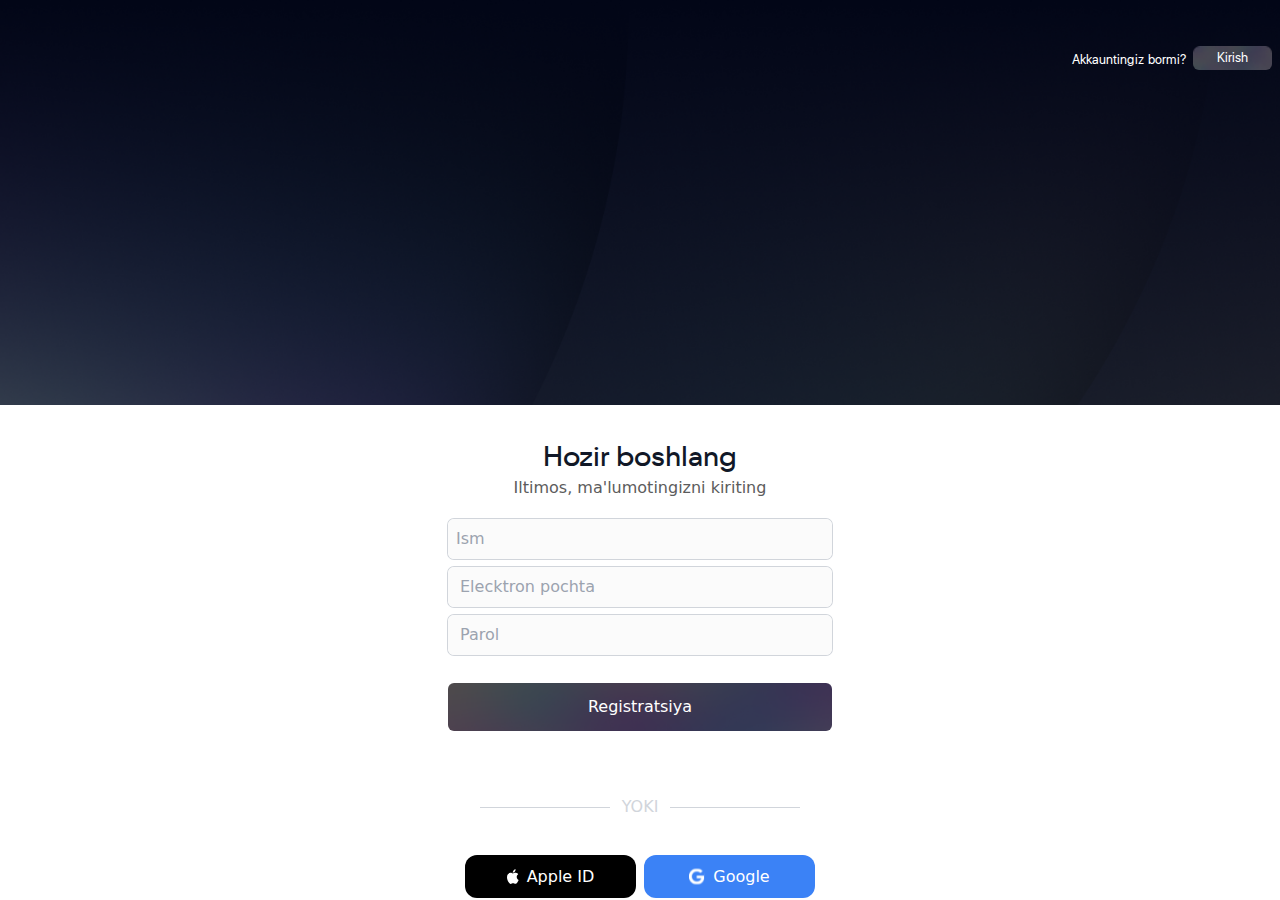
==== src/pages/auth.html @ 15097dc6 "First" ====
<!DOCTYPE html>
<html lang="en">
<head>
    <meta charset="UTF-8">
    <meta name="viewport" content="width=device-width, initial-scale=1.0">
    <link href="../output.css" rel="stylesheet">
    <link href="../index.css" rel="stylesheet">

    <title>regester</title>
</head>
<body class="bg-cover  bg-top   h-full scroll-none bg-no-repeat">
  <div class="items-center justify-center h-full"  style="background-image: url('../../assets/login-bg 2.png'); background-repeat: no-repeat; width: 100%; height: 45vh; background-size:cover;  ">
      <div class="flex justify-end items-end  " style="padding-top: 30px; font-family: login; font-size:13px;">
          <span class="text-white " >Akkauntingiz bormi?</span>
          <button class="block rounded-md border-0 py-0.5 px-6  shadow-sm ring-inset ring-gray-300 focus:ring-2 focus:ring-inset focus:ring-indigo-600 sm:text-sm sm:leading-6 no-repeat text-white ml-1.5 mt-4 mr-2" style="background-image: url(../../assets/login.png);
          background-size: cover;"><a>Kirish</a></button>
      </div>
    </div>

  <div class="flex min-h-full flex-col justify-center" >
    <h2 class="text-center font-medium leading-9 tracking-tight text-gray-900" style=" font-family: vkreg; font-weight: 700; font-size: 28px;   line-height:34px; margin-top:34px;">Hozir boshlang</h2>
    <span class="mt-1 text-center text-2xl font-light leading-9 tracking-tight mb-5" style="font-size: 16px; line-height:22px; color:
    #5C5C5C; ">Iltimos, ma'lumotingizni kiriting</span>
    <form 
    class=" container space-y-2 mx-auto w-full max-w-sm "
    action="submit">
        <input type="text"
        class="block w-full px-2 rounded-md border-0 py-2 text-gray-900 shadow-sm ring-1  ring-gray-300 placeholder:text-gray-400 focus:ring-2 focus:ring-inset focus:ring-red-950 sm:text-sm sm:leading-6" style="background: #fafafae1;"
        placeholder="Ism"

        />
        <input
            placeholder="Elecktron pochta"
            type="email"
            class="block w-full px-3 rounded-md border-0 py-2 shadow-sm ring-1 ring-inset ring-gray-300 placeholder:text-gray-400 focus:ring-2 focus:ring-inset focus:ring-red-950 sm:text-sm sm:leading-6" style="background: #fafafae1;"
          />
          <input
            placeholder="Parol"
            type="password"
            class="block w-full px-3 rounded-md border-0 py-2 shadow-sm ring-1 ring-inset ring-gray-300 placeholder:text-gray-400 focus:ring-2 focus:ring-inset focus:ring-red-950 sm:text-sm sm:leading-6  " style="background: #fafafae1;"
          />
          <div class="mt-4">
            <button class=" w-full mt-5 rounded-md border-0 py-3   sm:text-sm   text-white " style="background: url(../../assets/bg-price.png); background-size: cover; background-position: 120%"><a href="../index.html">Registratsiya</a></button>
          </div>
         
    </form>
   
    <div class="flex container items-center justify-center  space-x-1  mt-16 my-5  max-w-xs mx-auto">
      <div class="flex-1 border-t border-gray-300 "></div>
      <span class="px-2 text-gray-300 font-medium">YOKI</span>
      <div class="flex-1 border-t border-gray-300"></div>
  </div>
    <div class="flex justify-center space-x-2 mt-4">
        <button class="flex items-center py-2 px- bg-black text-white rounded-xl gap-2" style="width: 171px; height: 43px; left: 21px; display: flex; align-items: center; justify-content: center;" ><img src="../../assets/appleic.svg" alt="" class="w-2" >Apple ID</button>
        <button class="flex items-center py-3 px-12 bg-blue-500 text-white rounded-xl gap-2" style="width: 171px; height: 43px; left: 21px; display: flex; align-items: center; justify-content: center;" ><img src="../../assets/googleic.svg" alt="" class="w-4">Google</button>
    </div>
    </div>

    


 
</body>
</html>
---- src/output.css ----
/*
! tailwindcss v3.4.1 | MIT License | https://tailwindcss.com
*/

/*
1. Prevent padding and border from affecting element width. (https://github.com/mozdevs/cssremedy/issues/4)
2. Allow adding a border to an element by just adding a border-width. (https://github.com/tailwindcss/tailwindcss/pull/116)
*/

*,
::before,
::after {
  box-sizing: border-box;
  /* 1 */
  border-width: 0;
  /* 2 */
  border-style: solid;
  /* 2 */
  border-color: #e5e7eb;
  /* 2 */
}

::before,
::after {
  --tw-content: '';
}

/*
1. Use a consistent sensible line-height in all browsers.
2. Prevent adjustments of font size after orientation changes in iOS.
3. Use a more readable tab size.
4. Use the user's configured `sans` font-family by default.
5. Use the user's configured `sans` font-feature-settings by default.
6. Use the user's configured `sans` font-variation-settings by default.
7. Disable tap highlights on iOS
*/

html,
:host {
  line-height: 1.5;
  /* 1 */
  -webkit-text-size-adjust: 100%;
  /* 2 */
  -moz-tab-size: 4;
  /* 3 */
  -o-tab-size: 4;
     tab-size: 4;
  /* 3 */
  font-family: ui-sans-serif, system-ui, sans-serif, "Apple Color Emoji", "Segoe UI Emoji", "Segoe UI Symbol", "Noto Color Emoji";
  /* 4 */
  font-feature-settings: normal;
  /* 5 */
  font-variation-settings: normal;
  /* 6 */
  -webkit-tap-highlight-color: transparent;
  /* 7 */
}

/*
1. Remove the margin in all browsers.
2. Inherit line-height from `html` so users can set them as a class directly on the `html` element.
*/

body {
  margin: 0;
  /* 1 */
  line-height: inherit;
  /* 2 */
}

/*
1. Add the correct height in Firefox.
2. Correct the inheritance of border color in Firefox. (https://bugzilla.mozilla.org/show_bug.cgi?id=190655)
3. Ensure horizontal rules are visible by default.
*/

hr {
  height: 0;
  /* 1 */
  color: inherit;
  /* 2 */
  border-top-width: 1px;
  /* 3 */
}

/*
Add the correct text decoration in Chrome, Edge, and Safari.
*/

abbr:where([title]) {
  -webkit-text-decoration: underline dotted;
          text-decoration: underline dotted;
}

/*
Remove the default font size and weight for headings.
*/

h1,
h2,
h3,
h4,
h5,
h6 {
  font-size: inherit;
  font-weight: inherit;
}

/*
Reset links to optimize for opt-in styling instead of opt-out.
*/

a {
  color: inherit;
  text-decoration: inherit;
}

/*
Add the correct font weight in Edge and Safari.
*/

b,
strong {
  font-weight: bolder;
}

/*
1. Use the user's configured `mono` font-family by default.
2. Use the user's configured `mono` font-feature-settings by default.
3. Use the user's configured `mono` font-variation-settings by default.
4. Correct the odd `em` font sizing in all browsers.
*/

code,
kbd,
samp,
pre {
  font-family: ui-monospace, SFMono-Regular, Menlo, Monaco, Consolas, "Liberation Mono", "Courier New", monospace;
  /* 1 */
  font-feature-settings: normal;
  /* 2 */
  font-variation-settings: normal;
  /* 3 */
  font-size: 1em;
  /* 4 */
}

/*
Add the correct font size in all browsers.
*/

small {
  font-size: 80%;
}

/*
Prevent `sub` and `sup` elements from affecting the line height in all browsers.
*/

sub,
sup {
  font-size: 75%;
  line-height: 0;
  position: relative;
  vertical-align: baseline;
}

sub {
  bottom: -0.25em;
}

sup {
  top: -0.5em;
}

/*
1. Remove text indentation from table contents in Chrome and Safari. (https://bugs.chromium.org/p/chromium/issues/detail?id=999088, https://bugs.webkit.org/show_bug.cgi?id=201297)
2. Correct table border color inheritance in all Chrome and Safari. (https://bugs.chromium.org/p/chromium/issues/detail?id=935729, https://bugs.webkit.org/show_bug.cgi?id=195016)
3. Remove gaps between table borders by default.
*/

table {
  text-indent: 0;
  /* 1 */
  border-color: inherit;
  /* 2 */
  border-collapse: collapse;
  /* 3 */
}

/*
1. Change the font styles in all browsers.
2. Remove the margin in Firefox and Safari.
3. Remove default padding in all browsers.
*/

button,
input,
optgroup,
select,
textarea {
  font-family: inherit;
  /* 1 */
  font-feature-settings: inherit;
  /* 1 */
  font-variation-settings: inherit;
  /* 1 */
  font-size: 100%;
  /* 1 */
  font-weight: inherit;
  /* 1 */
  line-height: inherit;
  /* 1 */
  color: inherit;
  /* 1 */
  margin: 0;
  /* 2 */
  padding: 0;
  /* 3 */
}

/*
Remove the inheritance of text transform in Edge and Firefox.
*/

button,
select {
  text-transform: none;
}

/*
1. Correct the inability to style clickable types in iOS and Safari.
2. Remove default button styles.
*/

button,
[type='button'],
[type='reset'],
[type='submit'] {
  -webkit-appearance: button;
  /* 1 */
  background-color: transparent;
  /* 2 */
  background-image: none;
  /* 2 */
}

/*
Use the modern Firefox focus style for all focusable elements.
*/

:-moz-focusring {
  outline: auto;
}

/*
Remove the additional `:invalid` styles in Firefox. (https://github.com/mozilla/gecko-dev/blob/2f9eacd9d3d995c937b4251a5557d95d494c9be1/layout/style/res/forms.css#L728-L737)
*/

:-moz-ui-invalid {
  box-shadow: none;
}

/*
Add the correct vertical alignment in Chrome and Firefox.
*/

progress {
  vertical-align: baseline;
}

/*
Correct the cursor style of increment and decrement buttons in Safari.
*/

::-webkit-inner-spin-button,
::-webkit-outer-spin-button {
  height: auto;
}

/*
1. Correct the odd appearance in Chrome and Safari.
2. Correct the outline style in Safari.
*/

[type='search'] {
  -webkit-appearance: textfield;
  /* 1 */
  outline-offset: -2px;
  /* 2 */
}

/*
Remove the inner padding in Chrome and Safari on macOS.
*/

::-webkit-search-decoration {
  -webkit-appearance: none;
}

/*
1. Correct the inability to style clickable types in iOS and Safari.
2. Change font properties to `inherit` in Safari.
*/

::-webkit-file-upload-button {
  -webkit-appearance: button;
  /* 1 */
  font: inherit;
  /* 2 */
}

/*
Add the correct display in Chrome and Safari.
*/

summary {
  display: list-item;
}

/*
Removes the default spacing and border for appropriate elements.
*/

blockquote,
dl,
dd,
h1,
h2,
h3,
h4,
h5,
h6,
hr,
figure,
p,
pre {
  margin: 0;
}

fieldset {
  margin: 0;
  padding: 0;
}

legend {
  padding: 0;
}

ol,
ul,
menu {
  list-style: none;
  margin: 0;
  padding: 0;
}

/*
Reset default styling for dialogs.
*/

dialog {
  padding: 0;
}

/*
Prevent resizing textareas horizontally by default.
*/

textarea {
  resize: vertical;
}

/*
1. Reset the default placeholder opacity in Firefox. (https://github.com/tailwindlabs/tailwindcss/issues/3300)
2. Set the default placeholder color to the user's configured gray 400 color.
*/

input::-moz-placeholder, textarea::-moz-placeholder {
  opacity: 1;
  /* 1 */
  color: #9ca3af;
  /* 2 */
}

input::placeholder,
textarea::placeholder {
  opacity: 1;
  /* 1 */
  color: #9ca3af;
  /* 2 */
}

/*
Set the default cursor for buttons.
*/

button,
[role="button"] {
  cursor: pointer;
}

/*
Make sure disabled buttons don't get the pointer cursor.
*/

:disabled {
  cursor: default;
}

/*
1. Make replaced elements `display: block` by default. (https://github.com/mozdevs/cssremedy/issues/14)
2. Add `vertical-align: middle` to align replaced elements more sensibly by default. (https://github.com/jensimmons/cssremedy/issues/14#issuecomment-634934210)
   This can trigger a poorly considered lint error in some tools but is included by design.
*/

img,
svg,
video,
canvas,
audio,
iframe,
embed,
object {
  display: block;
  /* 1 */
  vertical-align: middle;
  /* 2 */
}

/*
Constrain images and videos to the parent width and preserve their intrinsic aspect ratio. (https://github.com/mozdevs/cssremedy/issues/14)
*/

img,
video {
  max-width: 100%;
  height: auto;
}

/* Make elements with the HTML hidden attribute stay hidden by default */

[hidden] {
  display: none;
}

*, ::before, ::after {
  --tw-border-spacing-x: 0;
  --tw-border-spacing-y: 0;
  --tw-translate-x: 0;
  --tw-translate-y: 0;
  --tw-rotate: 0;
  --tw-skew-x: 0;
  --tw-skew-y: 0;
  --tw-scale-x: 1;
  --tw-scale-y: 1;
  --tw-pan-x:  ;
  --tw-pan-y:  ;
  --tw-pinch-zoom:  ;
  --tw-scroll-snap-strictness: proximity;
  --tw-gradient-from-position:  ;
  --tw-gradient-via-position:  ;
  --tw-gradient-to-position:  ;
  --tw-ordinal:  ;
  --tw-slashed-zero:  ;
  --tw-numeric-figure:  ;
  --tw-numeric-spacing:  ;
  --tw-numeric-fraction:  ;
  --tw-ring-inset:  ;
  --tw-ring-offset-width: 0px;
  --tw-ring-offset-color: #fff;
  --tw-ring-color: rgb(59 130 246 / 0.5);
  --tw-ring-offset-shadow: 0 0 #0000;
  --tw-ring-shadow: 0 0 #0000;
  --tw-shadow: 0 0 #0000;
  --tw-shadow-colored: 0 0 #0000;
  --tw-blur:  ;
  --tw-brightness:  ;
  --tw-contrast:  ;
  --tw-grayscale:  ;
  --tw-hue-rotate:  ;
  --tw-invert:  ;
  --tw-saturate:  ;
  --tw-sepia:  ;
  --tw-drop-shadow:  ;
  --tw-backdrop-blur:  ;
  --tw-backdrop-brightness:  ;
  --tw-backdrop-contrast:  ;
  --tw-backdrop-grayscale:  ;
  --tw-backdrop-hue-rotate:  ;
  --tw-backdrop-invert:  ;
  --tw-backdrop-opacity:  ;
  --tw-backdrop-saturate:  ;
  --tw-backdrop-sepia:  ;
}

::backdrop {
  --tw-border-spacing-x: 0;
  --tw-border-spacing-y: 0;
  --tw-translate-x: 0;
  --tw-translate-y: 0;
  --tw-rotate: 0;
  --tw-skew-x: 0;
  --tw-skew-y: 0;
  --tw-scale-x: 1;
  --tw-scale-y: 1;
  --tw-pan-x:  ;
  --tw-pan-y:  ;
  --tw-pinch-zoom:  ;
  --tw-scroll-snap-strictness: proximity;
  --tw-gradient-from-position:  ;
  --tw-gradient-via-position:  ;
  --tw-gradient-to-position:  ;
  --tw-ordinal:  ;
  --tw-slashed-zero:  ;
  --tw-numeric-figure:  ;
  --tw-numeric-spacing:  ;
  --tw-numeric-fraction:  ;
  --tw-ring-inset:  ;
  --tw-ring-offset-width: 0px;
  --tw-ring-offset-color: #fff;
  --tw-ring-color: rgb(59 130 246 / 0.5);
  --tw-ring-offset-shadow: 0 0 #0000;
  --tw-ring-shadow: 0 0 #0000;
  --tw-shadow: 0 0 #0000;
  --tw-shadow-colored: 0 0 #0000;
  --tw-blur:  ;
  --tw-brightness:  ;
  --tw-contrast:  ;
  --tw-grayscale:  ;
  --tw-hue-rotate:  ;
  --tw-invert:  ;
  --tw-saturate:  ;
  --tw-sepia:  ;
  --tw-drop-shadow:  ;
  --tw-backdrop-blur:  ;
  --tw-backdrop-brightness:  ;
  --tw-backdrop-contrast:  ;
  --tw-backdrop-grayscale:  ;
  --tw-backdrop-hue-rotate:  ;
  --tw-backdrop-invert:  ;
  --tw-backdrop-opacity:  ;
  --tw-backdrop-saturate:  ;
  --tw-backdrop-sepia:  ;
}

.sr-only {
  position: absolute;
  width: 1px;
  height: 1px;
  padding: 0;
  margin: -1px;
  overflow: hidden;
  clip: rect(0, 0, 0, 0);
  white-space: nowrap;
  border-width: 0;
}

.fixed {
  position: fixed;
}

.absolute {
  position: absolute;
}

.relative {
  position: relative;
}

.right-4 {
  right: 1rem;
}

.top-3 {
  top: 0.75rem;
}

.left-0 {
  left: 0px;
}

.right-0 {
  right: 0px;
}

.top-0 {
  top: 0px;
}

.z-50 {
  z-index: 50;
}

.my-4 {
  margin-top: 1rem;
  margin-bottom: 1rem;
}

.mb-1 {
  margin-bottom: 0.25rem;
}

.mt-\[60px\] {
  margin-top: 60px;
}

.mt-1 {
  margin-top: 0.25rem;
}

.mt-4 {
  margin-top: 1rem;
}


.me-2 {
  margin-inline-end: 0.5rem;
}

.ms-3 {
  margin-inline-start: 0.75rem;
}

.ms-auto {
  margin-inline-start: auto;
}

.flex {
  display: flex;
}

.inline-flex {
  display: inline-flex;
}

.hidden {
  display: none;
}

.h-screen {
  height: 100vh;
}

.h-3 {
  height: 0.75rem;
}

.h-4 {
  height: 1rem;
}

.h-5 {
  height: 1.25rem;
}

.h-8 {
  height: 2rem;
}

.h-\[calc\(100\%-1rem\)\] {
  height: calc(100% - 1rem);
}

.max-h-full {
  max-height: 100%;
}

.w-\[278px\] {
  width: 278px;
}

.w-full {
  width: 100%;
}

.w-3 {
  width: 0.75rem;
}

.w-4 {
  width: 1rem;
}

.w-8 {
  width: 2rem;
}

.min-w-0 {
  min-width: 0px;
}

.max-w-md {
  max-width: 28rem;
}

.flex-auto {
  flex: 1 1 auto;
}

.flex-1 {
  flex: 1 1 0%;
}

.transform {
  transform: translate(var(--tw-translate-x), var(--tw-translate-y)) rotate(var(--tw-rotate)) skewX(var(--tw-skew-x)) skewY(var(--tw-skew-y)) scaleX(var(--tw-scale-x)) scaleY(var(--tw-scale-y));
}

.flex-row {
  flex-direction: row;
}

.flex-col {
  flex-direction: column;
}

.items-start {
  align-items: flex-start;
}

.items-center {
  align-items: center;
}

.justify-start {
  justify-content: flex-start;
}

.justify-center {
  justify-content: center;
}

.justify-between {
  justify-content: space-between;
}

.gap-2 {
  gap: 0.5rem;
}

.gap-x-4 {
  -moz-column-gap: 1rem;
       column-gap: 1rem;
}

.space-y-3 > :not([hidden]) ~ :not([hidden]) {
  --tw-space-y-reverse: 0;
  margin-top: calc(0.75rem * calc(1 - var(--tw-space-y-reverse)));
  margin-bottom: calc(0.75rem * var(--tw-space-y-reverse));
}

.divide-y > :not([hidden]) ~ :not([hidden]) {
  --tw-divide-y-reverse: 0;
  border-top-width: calc(1px * calc(1 - var(--tw-divide-y-reverse)));
  border-bottom-width: calc(1px * var(--tw-divide-y-reverse));
}

.divide-gray-300 > :not([hidden]) ~ :not([hidden]) {
  --tw-divide-opacity: 1;
  border-color: rgb(209 213 219 / var(--tw-divide-opacity));
}

.overflow-y-auto {
  overflow-y: auto;
}

.overflow-x-hidden {
  overflow-x: hidden;
}

.truncate {
  overflow: hidden;
  text-overflow: ellipsis;
  white-space: nowrap;
}

.whitespace-nowrap {
  white-space: nowrap;
}

.rounded-md {
  border-radius: 0.375rem;
}

.rounded-sm {
  border-radius: 0.125rem;
}

.rounded-xl {
  border-radius: 0.75rem;
}

.rounded {
  border-radius: 0.25rem;
}

.rounded-lg {
  border-radius: 0.5rem;
}

.rounded-t {
  border-top-left-radius: 0.25rem;
  border-top-right-radius: 0.25rem;
}

.border-2 {
  border-width: 2px;
}

.border {
  border-width: 1px;
}

.border-b {
  border-bottom-width: 1px;
}

.border-gray-200 {
  --tw-border-opacity: 1;
  border-color: rgb(229 231 235 / var(--tw-border-opacity));
}

.bg-gray-200 {
  --tw-bg-opacity: 1;
  background-color: rgb(229 231 235 / var(--tw-bg-opacity));
}

.bg-gray-50 {
  --tw-bg-opacity: 1;
  background-color: rgb(249 250 251 / var(--tw-bg-opacity));
}

.bg-transparent {
  background-color: transparent;
}

.bg-white {
  --tw-bg-opacity: 1;
  background-color: rgb(255 255 255 / var(--tw-bg-opacity));
}

.bg-cover {
  background-size: cover;
}

.p-2 {
  padding: 0.5rem;
}

.p-3 {
  padding: 0.75rem;
}

.p-4 {
  padding: 1rem;
}

.px-1 {
  padding-left: 0.25rem;
  padding-right: 0.25rem;
}

.px-3 {
  padding-left: 0.75rem;
  padding-right: 0.75rem;
}

.px-5 {
  padding-left: 1.25rem;
  padding-right: 1.25rem;
}

.py-0 {
  padding-top: 0px;
  padding-bottom: 0px;
}

.py-0\.5 {
  padding-top: 0.125rem;
  padding-bottom: 0.125rem;
}

.py-5 {
  padding-top: 1.25rem;
  padding-bottom: 1.25rem;
}

.px-2 {
  padding-left: 0.5rem;
  padding-right: 0.5rem;
}

.py-2 {
  padding-top: 0.5rem;
  padding-bottom: 0.5rem;
}

.py-2\.5 {
  padding-top: 0.625rem;
  padding-bottom: 0.625rem;
}

.pl-3 {
  padding-left: 0.75rem;
}

.text-center {
  text-align: center;
}

.text-4xl {
  font-size: 2.25rem;
  line-height: 2.5rem;
}

.text-\[20px\] {
  font-size: 20px;
}

.text-xl {
  font-size: 1.25rem;
  line-height: 1.75rem;
}

.text-\[50px\] {
  font-size: 50px;
}

.text-xs {
  font-size: 0.75rem;
  line-height: 1rem;
}

.text-\[21px\] {
  font-size: 21px;
}

.text-\[12pc\] {
  font-size: 12pc;
}

.text-\[12px\] {
  font-size: 12px;
}

.text-\[16px\] {
  font-size: 16px;
}

.text-base {
  font-size: 1rem;
  line-height: 1.5rem;
}

.text-lg {
  font-size: 1.125rem;
  line-height: 1.75rem;
}

.text-sm {
  font-size: 0.875rem;
  line-height: 1.25rem;
}

.font-bold {
  font-weight: 700;
}

.font-semibold {
  font-weight: 600;
}

.font-thin {
  font-weight: 100;
}

.font-medium {
  font-weight: 500;
}

.font-normal {
  font-weight: 400;
}

.leading-3 {
  line-height: .75rem;
}


.leading-\[62\.5ps\] {
  line-height: 62.5ps;
}

.leading-\[62\.5px\] {
  line-height: 62.5px;
}

.leading-5 {
  line-height: 1.25rem;
}

.leading-6 {
  line-height: 1.5rem;
}

.leading-\[15px\] {
  line-height: 15px;
}

.text-gray-500 {
  --tw-text-opacity: 1;
  color: rgb(107 114 128 / var(--tw-text-opacity));
}

.text-stone-950 {
  --tw-text-opacity: 1;
  color: rgb(12 10 9 / var(--tw-text-opacity));
}


.text-gray-400 {
  --tw-text-opacity: 1;
  color: rgb(156 163 175 / var(--tw-text-opacity));
}

.text-gray-900 {
  --tw-text-opacity: 1;
  color: rgb(17 24 39 / var(--tw-text-opacity));
}

.text-white {
  --tw-text-opacity: 1;
  color: rgb(255 255 255 / var(--tw-text-opacity));
}

.text-\[21\] {
  color: 21;
}

.text-\[\#525252\] {
  --tw-text-opacity: 1;
  color: rgb(82 82 82 / var(--tw-text-opacity));
}

.underline {
  text-decoration-line: underline;
}

.shadow {
  --tw-shadow: 0 1px 3px 0 rgb(0 0 0 / 0.1), 0 1px 2px -1px rgb(0 0 0 / 0.1);
  --tw-shadow-colored: 0 1px 3px 0 var(--tw-shadow-color), 0 1px 2px -1px var(--tw-shadow-color);
  box-shadow: var(--tw-ring-offset-shadow, 0 0 #0000), var(--tw-ring-shadow, 0 0 #0000), var(--tw-shadow);
}

.placeholder\:font-light::-moz-placeholder {
  font-weight: 300;
}

.placeholder\:font-light::placeholder {
  font-weight: 300;
}

.hover\:bg-gray-100:hover {
  --tw-bg-opacity: 1;
  background-color: rgb(243 244 246 / var(--tw-bg-opacity));
}

.hover\:bg-gray-200:hover {
  --tw-bg-opacity: 1;
  background-color: rgb(229 231 235 / var(--tw-bg-opacity));
}

.hover\:text-gray-900:hover {
  --tw-text-opacity: 1;
  color: rgb(17 24 39 / var(--tw-text-opacity));
}

.hover\:underline:hover {
  text-decoration-line: underline;
}

.hover\:shadow:hover {
  --tw-shadow: 0 1px 3px 0 rgb(0 0 0 / 0.1), 0 1px 2px -1px rgb(0 0 0 / 0.1);
  --tw-shadow-colored: 0 1px 3px 0 var(--tw-shadow-color), 0 1px 2px -1px var(--tw-shadow-color);
  box-shadow: var(--tw-ring-offset-shadow, 0 0 #0000), var(--tw-ring-shadow, 0 0 #0000), var(--tw-shadow);
}

.focus\:outline-none:focus {
  outline: 2px solid transparent;
  outline-offset: 2px;
}

.focus\:outline-0:focus {
  outline-width: 0px;
}

.focus\:ring-4:focus {
  --tw-ring-offset-shadow: var(--tw-ring-inset) 0 0 0 var(--tw-ring-offset-width) var(--tw-ring-offset-color);
  --tw-ring-shadow: var(--tw-ring-inset) 0 0 0 calc(4px + var(--tw-ring-offset-width)) var(--tw-ring-color);
  box-shadow: var(--tw-ring-offset-shadow), var(--tw-ring-shadow), var(--tw-shadow, 0 0 #0000);
}

.focus\:ring-gray-100:focus {
  --tw-ring-opacity: 1;
  --tw-ring-color: rgb(243 244 246 / var(--tw-ring-opacity));
}

@media (min-width: 768px) {
  .md\:inset-0 {
    inset: 0px;
  }

  .md\:p-5 {
    padding: 1.25rem;
  }
}

@media (prefers-color-scheme: dark) {
  .dark\:border-gray-600 {
    --tw-border-opacity: 1;
    border-color: rgb(75 85 99 / var(--tw-border-opacity));
  }

  .dark\:border-gray-700 {
    --tw-border-opacity: 1;
    border-color: rgb(55 65 81 / var(--tw-border-opacity));
  }

  .dark\:bg-gray-600 {
    --tw-bg-opacity: 1;
    background-color: rgb(75 85 99 / var(--tw-bg-opacity));
  }

  .dark\:bg-gray-700 {
    --tw-bg-opacity: 1;
    background-color: rgb(55 65 81 / var(--tw-bg-opacity));
  }

  .dark\:bg-gray-800 {
    --tw-bg-opacity: 1;
    background-color: rgb(31 41 55 / var(--tw-bg-opacity));
  }

  .dark\:text-gray-400 {
    --tw-text-opacity: 1;
    color: rgb(156 163 175 / var(--tw-text-opacity));
  }

  .dark\:text-white {
    --tw-text-opacity: 1;
    color: rgb(255 255 255 / var(--tw-text-opacity));
  }

  .dark\:hover\:bg-gray-500:hover {
    --tw-bg-opacity: 1;
    background-color: rgb(107 114 128 / var(--tw-bg-opacity));
  }

  .dark\:hover\:bg-gray-600:hover {
    --tw-bg-opacity: 1;
    background-color: rgb(75 85 99 / var(--tw-bg-opacity));
  }

  .dark\:hover\:bg-gray-700:hover {
    --tw-bg-opacity: 1;
    background-color: rgb(55 65 81 / var(--tw-bg-opacity));
  }

  .dark\:hover\:text-white:hover {
    --tw-text-opacity: 1;
    color: rgb(255 255 255 / var(--tw-text-opacity));
  }

  .dark\:focus\:ring-gray-600:focus {
    --tw-ring-opacity: 1;
    --tw-ring-color: rgb(75 85 99 / var(--tw-ring-opacity));
  }
}


/*
Constrain images and videos to the parent width and preserve their intrinsic aspect ratio. (https://github.com/mozdevs/cssremedy/issues/14)
*/

img,
video {
  max-width: 100%;
  height: auto;
}

/* Make elements with the HTML hidden attribute stay hidden by default */

[hidden] {
  display: none;
}

*, ::before, ::after{
  --tw-border-spacing-x: 0;
  --tw-border-spacing-y: 0;
  --tw-translate-x: 0;
  --tw-translate-y: 0;
  --tw-rotate: 0;
  --tw-skew-x: 0;
  --tw-skew-y: 0;
  --tw-scale-x: 1;
  --tw-scale-y: 1;
  --tw-pan-x:  ;
  --tw-pan-y:  ;
  --tw-pinch-zoom:  ;
  --tw-scroll-snap-strictness: proximity;
  --tw-gradient-from-position:  ;
  --tw-gradient-via-position:  ;
  --tw-gradient-to-position:  ;
  --tw-ordinal:  ;
  --tw-slashed-zero:  ;
  --tw-numeric-figure:  ;
  --tw-numeric-spacing:  ;
  --tw-numeric-fraction:  ;
  --tw-ring-inset:  ;
  --tw-ring-offset-width: 0px;
  --tw-ring-offset-color: #fff;
  --tw-ring-color: rgb(59 130 246 / 0.5);
  --tw-ring-offset-shadow: 0 0 #0000;
  --tw-ring-shadow: 0 0 #0000;
  --tw-shadow: 0 0 #0000;
  --tw-shadow-colored: 0 0 #0000;
  --tw-blur:  ;
  --tw-brightness:  ;
  --tw-contrast:  ;
  --tw-grayscale:  ;
  --tw-hue-rotate:  ;
  --tw-invert:  ;
  --tw-saturate:  ;
  --tw-sepia:  ;
  --tw-drop-shadow:  ;
  --tw-backdrop-blur:  ;
  --tw-backdrop-brightness:  ;
  --tw-backdrop-contrast:  ;
  --tw-backdrop-grayscale:  ;
  --tw-backdrop-hue-rotate:  ;
  --tw-backdrop-invert:  ;
  --tw-backdrop-opacity:  ;
  --tw-backdrop-saturate:  ;
  --tw-backdrop-sepia:  
}

::backdrop{
  --tw-border-spacing-x: 0;
  --tw-border-spacing-y: 0;
  --tw-translate-x: 0;
  --tw-translate-y: 0;
  --tw-rotate: 0;
  --tw-skew-x: 0;
  --tw-skew-y: 0;
  --tw-scale-x: 1;
  --tw-scale-y: 1;
  --tw-pan-x:  ;
  --tw-pan-y:  ;
  --tw-pinch-zoom:  ;
  --tw-scroll-snap-strictness: proximity;
  --tw-gradient-from-position:  ;
  --tw-gradient-via-position:  ;
  --tw-gradient-to-position:  ;
  --tw-ordinal:  ;
  --tw-slashed-zero:  ;
  --tw-numeric-figure:  ;
  --tw-numeric-spacing:  ;
  --tw-numeric-fraction:  ;
  --tw-ring-inset:  ;
  --tw-ring-offset-width: 0px;
  --tw-ring-offset-color: #fff;
  --tw-ring-color: rgb(59 130 246 / 0.5);
  --tw-ring-offset-shadow: 0 0 #0000;
  --tw-ring-shadow: 0 0 #0000;
  --tw-shadow: 0 0 #0000;
  --tw-shadow-colored: 0 0 #0000;
  --tw-blur:  ;
  --tw-brightness:  ;
  --tw-contrast:  ;
  --tw-grayscale:  ;
  --tw-hue-rotate:  ;
  --tw-invert:  ;
  --tw-saturate:  ;
  --tw-sepia:  ;
  --tw-drop-shadow:  ;
  --tw-backdrop-blur:  ;
  --tw-backdrop-brightness:  ;
  --tw-backdrop-contrast:  ;
  --tw-backdrop-grayscale:  ;
  --tw-backdrop-hue-rotate:  ;
  --tw-backdrop-invert:  ;
  --tw-backdrop-opacity:  ;
  --tw-backdrop-saturate:  ;
  --tw-backdrop-sepia:  
}

.pointer-events-none{
  pointer-events: none
}

.fixed{
  position: fixed
}

.relative{
  position: relative
}

.inset-0{
  inset: 0px
}

.flex{
  display: flex
}

.hidden{
  display: none
}

.h-fit{
  height: fit-content
}

.min-h-screen{
  min-height: 100vh
}

.max-w-lg{
  max-width: 32rem
}

.scale-90{
  --tw-scale-x: .9;
  --tw-scale-y: .9;
  transform: translate(var(--tw-translate-x), var(--tw-translate-y)) rotate(var(--tw-rotate)) skewX(var(--tw-skew-x)) skewY(var(--tw-skew-y)) scaleX(var(--tw-scale-x)) scaleY(var(--tw-scale-y))
}

.cursor-pointer{
  cursor: pointer
}

.appearance-none{
  appearance: none
}

.flex-col{
  flex-direction: column
}

.items-center{
  align-items: center
}

.overflow-hidden{
  overflow: hidden
}

.overflow-y-auto{
  overflow-y: auto
}

.overscroll-contain{
  overscroll-behavior: contain
}

.rounded{
  border-radius: 0.25rem
}

.rounded-md{
  border-radius: 0.375rem
}

.bg-black{
  --tw-bg-opacity: 1;
  background-color: rgb(0 0 0 / var(--tw-bg-opacity))
}

.bg-gray-50{
  --tw-bg-opacity: 1;
  background-color: rgb(249 250 251 / var(--tw-bg-opacity))
}

.bg-slate-700\/30{
  background-color: rgb(51 65 85 / 0.3)
}

.bg-white{
  --tw-bg-opacity: 1;
  background-color: rgb(255 255 255 / var(--tw-bg-opacity))
}

.p-6{
  padding: 1.5rem
}

.px-4{
  padding-left: 1rem;
  padding-right: 1rem
}

.py-4{
  padding-top: 1rem;
  padding-bottom: 1rem
}

.py-6{
  padding-top: 1.5rem;
  padding-bottom: 1.5rem
}

.pt-\[100px\]{
  padding-top: 100px
}

.text-lg{
  font-size: 1.125rem;
  line-height: 1.75rem
}

.font-bold{
  font-weight: 700
}

.text-black{
  --tw-text-opacity: 1;
  color: rgb(0 0 0 / var(--tw-text-opacity))
}

.text-white{
  --tw-text-opacity: 1;
  color: rgb(255 255 255 / var(--tw-text-opacity))
}

.opacity-0{
  opacity: 0
}

.shadow-2xl{
  --tw-shadow: 0 25px 50px -12px rgb(0 0 0 / 0.25);
  --tw-shadow-colored: 0 25px 50px -12px var(--tw-shadow-color);
  box-shadow: var(--tw-ring-offset-shadow, 0 0 #0000), var(--tw-ring-shadow, 0 0 #0000), var(--tw-shadow)
}

.transition{
  transition-property: color, background-color, border-color, text-decoration-color, fill, stroke, opacity, box-shadow, transform, filter, backdrop-filter;
  transition-timing-function: cubic-bezier(0.4, 0, 0.2, 1);
  transition-duration: 150ms
}

.transition-all{
  transition-property: all;
  transition-timing-function: cubic-bezier(0.4, 0, 0.2, 1);
  transition-duration: 150ms
}

.duration-200{
  transition-duration: 200ms
}

.ease-in-out{
  transition-timing-function: cubic-bezier(0.4, 0, 0.2, 1)
}

.active\:bg-slate-400:active{
  --tw-bg-opacity: 1;
  background-color: rgb(148 163 184 / var(--tw-bg-opacity))
}

.peer:checked ~ .peer-checked\:pointer-events-auto{
  pointer-events: auto
}

.peer:checked ~ .peer-checked\:visible{
  visibility: visible
}

.peer:checked ~ .peer-checked\:opacity-100{
  opacity: 1
}

@media (min-width: 640px){
  .sm\:py-12{
    padding-top: 3rem;
    padding-bottom: 3rem
  }
}

.peer:checked ~ .peer-checked\:\[\&\>\*\]\:translate-y-0>*{
  --tw-translate-y: 0px;
  transform: translate(var(--tw-translate-x), var(--tw-translate-y)) rotate(var(--tw-rotate)) skewX(var(--tw-skew-x)) skewY(var(--tw-skew-y)) scaleX(var(--tw-scale-x)) scaleY(var(--tw-scale-y))
}

.peer:checked ~ .peer-checked\:\[\&\>\*\]\:scale-100>*{
  --tw-scale-x: 1;
  --tw-scale-y: 1;
  transform: translate(var(--tw-translate-x), var(--tw-translate-y)) rotate(var(--tw-rotate)) skewX(var(--tw-skew-x)) skewY(var(--tw-skew-y)) scaleX(var(--tw-scale-x)) scaleY(var(--tw-scale-y))
}

.pt-\[65px\] {
  padding-top: 65px;
}
.text-red-500 {
  --tw-text-opacity: 1;
  color: rgb(239 68 68 / var(--tw-text-opacity));
}
.text-\[\#8FA0A8\] {
  --tw-text-opacity: 1;
  color: rgb(143 160 168 / var(--tw-text-opacity));
}
.max-w-\[200px\] {
  max-width: 200px;
}
.max-w-\[185px\] {
  max-width: 149px;
}
.rounded-\[10px\] {
  border-radius: 10px;
}
.p-5 {
  padding: 1.25rem/* 20px */;
}
.mt-2 {
  margin-top: 0.5rem/* 8px */;
}
.mt-3 {
  margin-top: 0.75rem/* 12px */;
}

.py-3 {
  padding-top: 0.75rem/* 12px */;
  padding-bottom: 0.75rem/* 12px */;
}
.text-\[\#6F8089\] {
  --tw-text-opacity: 1;
  color: rgb(111 128 137 / var(--tw-text-opacity));
}
.px-3\.5 {
  padding-left: 0.875rem/* 14px */;
  padding-right: 0.875rem/* 14px */;
}
.mb-2 {
  margin-bottom: 0.5rem/* 8px */;
}
.mt-10 {
  margin-top: 2.5rem/* 40px */;
}
.gap-10 {
  gap: 2.5rem/* 40px */;
}
.rounded-full {
  border-radius: 9999px;
}
.w-\[35px\] {
  width: 35px;
}
.h-\[35px\] {
  height: 35px;
}
.text-2xl {
  font-size: 1.5rem/* 24px */;
  line-height: 2rem/* 32px */;
}
.max-w-\[1780px\] {
  max-width: 1780px;
}
.px-8 {
  padding-left: 2rem/* 32px */;
  padding-right: 2rem/* 32px */;
}
.text-\[25px\] {
  font-size: 25px;
}
.px-16 {
  padding-left: 4rem/* 64px */;
  padding-right: 4rem/* 64px */;
}
.w-\[300px\] {
  width: 300px;
}
.px-14 {
  padding-left: 3.5rem/* 56px */;
  padding-right: 3.5rem/* 56px */;
}
.text-xl {
  font-size: 1.25rem/* 20px */;
  line-height: 1.75rem/* 28px */;
}
.text-\[16px\] {
  font-size: 16px;
}
.mt-\[30px\] {
  margin-top: 30px;
}
.mt-\[50px\] {
  margin-top: 50px;
}
.mt-5 {
  margin-top: 1.25rem/* 20px */;
}
.h-screen {
  height: 100vh;
}
.pt-10 {
  padding-top: 2.5rem/* 40px */;
}
.gap-1 {
  gap: 0.25rem/* 4px */;
}
.top-3 {
  top: 0.75rem/* 12px */;
}
.placeholder\:text-black::placeholder {
  --tw-text-opacity: 1;
  color: rgb(0 0 0 / var(--tw-text-opacity));
}
.h-screen {
  height: 100vh;
}
.mx-auto {
  margin-left: auto;
  margin-right: auto;
}
.placeholder\:text-gray-400::placeholder {
  --tw-text-opacity: 1;
  color: rgb(156 163 175 / var(--tw-text-opacity));
}
.bg-blue-500 {
  --tw-bg-opacity: 1;
  background-color: rgb(59 130 246 / var(--tw-bg-opacity));
}
.border-gray-300 {
  --tw-border-opacity: 1;
  border-color: rgb(209 213 219 / var(--tw-border-opacity));
}
.border-t {
  border-top-width: 1px;
}
.space-x-2 > :not([hidden]) ~ :not([hidden]) {
  --tw-space-x-reverse: 0;
  margin-right: calc(0.5rem/* 8px */ * var(--tw-space-x-reverse));
  margin-left: calc(0.5rem/* 8px */ * calc(1 - var(--tw-space-x-reverse)));
}
.text-gray-300 {
  --tw-text-opacity: 1;
  color: rgb(209 213 219 / var(--tw-text-opacity));
}
.flex-1 {
  flex: 1 1 0%;
}
.border-gray-400 {
  --tw-border-opacity: 1;
  border-color: rgb(156 163 175 / var(--tw-border-opacity));
}
.container {
  width: 100%;
}
@media (min-width: 640px) {
  .container {
      max-width: 640px;
  }
}
@media (min-width: 768px) {
  .container {
      max-width: 768px;
  }
}
@media (min-width: 1024px) {
  .container {
      max-width: 1024px;
  }
}
@media (min-width: 1280px) {
  .container {
      max-width: 1280px;
  }
}
@media (min-width: 1536px) {
  .container {
      max-width: 1536px;
  }
}
.px-2 {
  padding-left: 0.5rem/* 8px */;
  padding-right: 0.5rem/* 8px */;
}
.space-x-1 > :not([hidden]) ~ :not([hidden]) {
  --tw-space-x-reverse: 0;
  margin-right: calc(0.25rem/* 4px */ * var(--tw-space-x-reverse));
  margin-left: calc(0.25rem/* 4px */ * calc(1 - var(--tw-space-x-reverse)));
}
.mx-auto {
  margin-left: auto;
  margin-right: auto;
}
.max-w-xs {
  max-width: 20rem/* 320px */;
}

.mt-16 {
  margin-top: 4rem/* 64px */;
}
.my-5 {
  margin-top: 1.25rem/* 20px */;
  margin-bottom: 1.25rem/* 20px */;
}
.max-w-sm {
  max-width: 24rem/* 384px */;
}
.space-y-2 > :not([hidden]) ~ :not([hidden]) {
  --tw-space-y-reverse: 0;
  margin-top: calc(0.5rem/* 8px */ * calc(1 - var(--tw-space-y-reverse)));
  margin-bottom: calc(0.5rem/* 8px */ * var(--tw-space-y-reverse));
}
.ring-gray-300 {
  --tw-ring-opacity: 1;
  --tw-ring-color: rgb(209 213 219 / var(--tw-ring-opacity));
}
.rounded-md {
  border-radius: 0.375rem/* 6px */;
}
.justify-end {
  justify-content: flex-end;
}
.items-end {
  align-items: flex-end;
}
.py-0\.5 {
  padding-top: 0.125rem/* 2px */;
  padding-bottom: 0.125rem/* 2px */;
}
.px-6 {
  padding-left: 1.5rem/* 24px */;
  padding-right: 1.5rem/* 24px */;
}
.ml-1\.5 {
  margin-left: 0.375rem/* 6px */;
}
.mr-2 {
  margin-right: 0.5rem/* 8px */;
}
.mt-1 {
  margin-top: 0.25rem/* 4px */;
}
.mb-5 {
  margin-bottom: 1.25rem/* 20px */;
}
.py-2 {
  padding-top: 0.5rem/* 8px */;
  padding-bottom: 0.5rem/* 8px */;
}
.ring-1 {
  --tw-ring-offset-shadow: var(--tw-ring-inset) 0 0 0 var(--tw-ring-offset-width) var(--tw-ring-offset-color);
  --tw-ring-shadow: var(--tw-ring-inset) 0 0 0 calc(1px + var(--tw-ring-offset-width)) var(--tw-ring-color);
  box-shadow: var(--tw-ring-offset-shadow), var(--tw-ring-shadow), var(--tw-shadow, 0 0 #0000);
}
.ring-gray-300 {
  --tw-ring-opacity: 1;
  --tw-ring-color: rgb(209 213 219 / var(--tw-ring-opacity));
}
.px-2 {
  padding-left: 0.5rem/* 8px */;
  padding-right: 0.5rem/* 8px */;
}
.px-3 {
  padding-left: 0.75rem/* 12px */;
  padding-right: 0.75rem/* 12px */;
}
.mt-16 {
  margin-top: 4rem/* 64px */;
}
.mt-\[45px\] {
  margin-top: 45px;
}
---- src/index.css ----
@tailwind base;
@tailwind components;
@tailwind utilities;

@import url(../fonts/fonts.css);
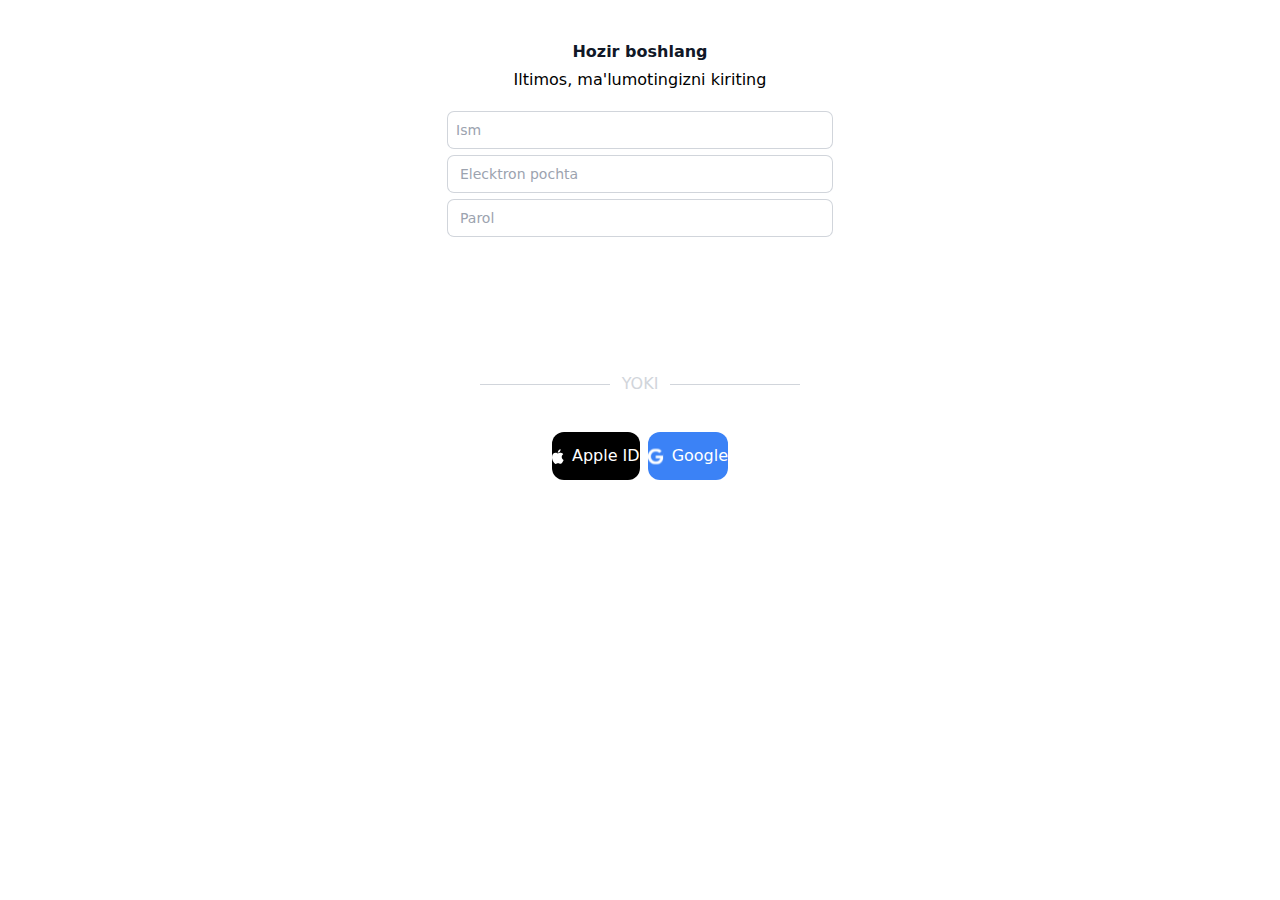
==== commit 27315ce0: "Style ch" ====
--- a/src/pages/auth.html
+++ b/src/pages/auth.html
@@ -9,38 +9,36 @@
     <title>regester</title>
 </head>
 <body class="bg-cover  bg-top   h-full scroll-none bg-no-repeat">
-  <div class="items-center justify-center h-full"  style="background-image: url('../../assets/login-bg 2.png'); background-repeat: no-repeat; width: 100%; height: 45vh; background-size:cover;  ">
-      <div class="flex justify-end items-end  " style="padding-top: 30px; font-family: login; font-size:13px;">
+  <div class="items-center justify-center  bg-cover bg-center bg-no-repeat w-[100%] h-[45vh] bg-[url('../../assets/authbg.png')]  ">
+      <div class="flex justify-end items-end pt-[30px] text-[13px] font-Vklog" >
           <span class="text-white " >Akkauntingiz bormi?</span>
-          <button class="block rounded-md border-0 py-0.5 px-6  shadow-sm ring-inset ring-gray-300 focus:ring-2 focus:ring-inset focus:ring-indigo-600 sm:text-sm sm:leading-6 no-repeat text-white ml-1.5 mt-4 mr-2" style="background-image: url(../../assets/login.png);
-          background-size: cover;"><a>Kirish</a></button>
+          <button class="block rounded-md border-0 py-0.5 px-6  shadow-sm ring-inset ring-gray-300 focus:ring-2 focus:ring-inset focus:ring-indigo-600 sm:text-sm sm:leading-6 no-repeat text-white ml-1.5 mt-4 mr-2  bg-[url('../../assets/login.png')] bg-cover"><a>Kirish</a></button>
       </div>
     </div>
 
   <div class="flex min-h-full flex-col justify-center" >
-    <h2 class="text-center font-medium leading-9 tracking-tight text-gray-900" style=" font-family: vkreg; font-weight: 700; font-size: 28px;   line-height:34px; margin-top:34px;">Hozir boshlang</h2>
-    <span class="mt-1 text-center text-2xl font-light leading-9 tracking-tight mb-5" style="font-size: 16px; line-height:22px; color:
-    #5C5C5C; ">Iltimos, ma'lumotingizni kiriting</span>
+    <h2 class="text-center  tracking-tight text-gray-900 font-bold text-[28px] leading-[34px] mt-[34px] font-Vkreg" >Hozir boshlang</h2>
+    <span class="mt-1 text-center text-[16px] font-light leading-[22px] tracking-tight mb-5 text-[#5C5C5C]">Iltimos, ma'lumotingizni kiriting</span>
     <form 
     class=" container space-y-2 mx-auto w-full max-w-sm "
     action="submit">
         <input type="text"
-        class="block w-full px-2 rounded-md border-0 py-2 text-gray-900 shadow-sm ring-1  ring-gray-300 placeholder:text-gray-400 focus:ring-2 focus:ring-inset focus:ring-red-950 sm:text-sm sm:leading-6" style="background: #fafafae1;"
+        class="block w-full px-2 rounded-md border-0 py-2 text-gray-900 shadow-sm ring-1  ring-gray-300 placeholder:text-gray-400 focus:ring-2 focus:ring-inset focus:ring-red-950 sm:text-sm sm:leading-6 bg-[#fafafae1]"
         placeholder="Ism"
 
         />
         <input
             placeholder="Elecktron pochta"
             type="email"
-            class="block w-full px-3 rounded-md border-0 py-2 shadow-sm ring-1 ring-inset ring-gray-300 placeholder:text-gray-400 focus:ring-2 focus:ring-inset focus:ring-red-950 sm:text-sm sm:leading-6" style="background: #fafafae1;"
+            class="block w-full px-3 rounded-md border-0 py-2 shadow-sm ring-1 ring-inset ring-gray-300 placeholder:text-gray-400 focus:ring-2 focus:ring-inset focus:ring-red-950 sm:text-sm sm:leading-6  bg-[#fafafae1]" 
           />
           <input
             placeholder="Parol"
             type="password"
-            class="block w-full px-3 rounded-md border-0 py-2 shadow-sm ring-1 ring-inset ring-gray-300 placeholder:text-gray-400 focus:ring-2 focus:ring-inset focus:ring-red-950 sm:text-sm sm:leading-6  " style="background: #fafafae1;"
+            class="block w-full px-3 rounded-md border-0 py-2 shadow-sm ring-1 ring-inset ring-gray-300 placeholder:text-gray-400 focus:ring-2 focus:ring-inset focus:ring-red-950 sm:text-sm sm:leading-6  bg-[#fafafae1] " 
           />
           <div class="mt-4">
-            <button class=" w-full mt-5 rounded-md border-0 py-3   sm:text-sm   text-white " style="background: url(../../assets/bg-price.png); background-size: cover; background-position: 120%"><a href="../index.html">Registratsiya</a></button>
+            <button class=" w-full mt-5 rounded-md border-0 py-3   sm:text-sm   text-white bg-[120%] bg-cover bg-[url('../../assets/bg-price.png')] "><a href="../index.html">Registratsiya</a></button>
           </div>
          
     </form>
@@ -51,8 +49,8 @@
       <div class="flex-1 border-t border-gray-300"></div>
   </div>
     <div class="flex justify-center space-x-2 mt-4">
-        <button class="flex items-center py-2 px- bg-black text-white rounded-xl gap-2" style="width: 171px; height: 43px; left: 21px; display: flex; align-items: center; justify-content: center;" ><img src="../../assets/appleic.svg" alt="" class="w-2" >Apple ID</button>
-        <button class="flex items-center py-3 px-12 bg-blue-500 text-white rounded-xl gap-2" style="width: 171px; height: 43px; left: 21px; display: flex; align-items: center; justify-content: center;" ><img src="../../assets/googleic.svg" alt="" class="w-4">Google</button>
+        <button class="flex items-center py-2 px- bg-black text-white rounded-xl gap-2 w-[171px] h-[43px] justify-center left-[21px]" ><img src="../../assets/appleic.svg" alt="" class="w-2" >Apple ID</button>
+        <button class="flex items-center py-3 px-12 bg-blue-500 text-white rounded-xl gap-2 w-[171px] h-[43px] justify-center left-[21px]" ><img src="../../assets/googleic.svg" alt="" class="w-4">Google</button>
     </div>
     </div>
 
--- a/src/output.css
+++ b/src/output.css
@@ -1773,3 +1773,381 @@
 .mt-\[45px\] {
   margin-top: 45px;
 }
+
+.px-20 {
+  padding-left: 5rem/* 80px */;
+  padding-right: 5rem/* 80px */;
+}
+.py-12 {
+  padding-top: 3rem/* 48px */;
+  padding-bottom: 3rem/* 48px */;
+}
+@media (min-width: 640px) {
+  .sm\:py-32 {
+      padding-top: 8rem/* 128px */;
+      padding-bottom: 8rem/* 128px */;
+  }
+}
+.pointer-events-none{
+  pointer-events: none
+}
+
+.invisible{
+  visibility: hidden
+}
+
+.fixed{
+  position: fixed
+}
+
+.absolute{
+  position: absolute
+}
+
+.relative{
+  position: relative
+}
+
+.inset-0{
+  inset: 0px
+}
+
+.right-4{
+  right: 1rem
+}
+
+.top-3{
+  top: 0.75rem
+}
+
+.mb-2{
+  margin-bottom: 0.5rem
+}
+
+.ml-1{
+  margin-left: 0.25rem
+}
+
+.mt-1{
+  margin-top: 0.25rem
+}
+
+.mt-3{
+  margin-top: 0.75rem
+}
+
+.mt-4{
+  margin-top: 1rem
+}
+
+.mt-5{
+  margin-top: 1.25rem
+}
+
+.flex{
+  display: flex
+}
+
+.h-full{
+  height: 100%
+}
+
+.min-h-screen{
+  min-height: 100vh
+}
+
+.w-full{
+  width: 100%
+}
+
+.scale-90{
+  --tw-scale-x: .9;
+  --tw-scale-y: .9;
+  transform: translate(var(--tw-translate-x), var(--tw-translate-y)) rotate(var(--tw-rotate)) skewX(var(--tw-skew-x)) skewY(var(--tw-skew-y)) scaleX(var(--tw-scale-x)) scaleY(var(--tw-scale-y))
+}
+
+.cursor-pointer{
+  cursor: pointer
+}
+
+.appearance-none{
+  appearance: none
+}
+
+.flex-row{
+  flex-direction: row
+}
+
+.flex-col{
+  flex-direction: column
+}
+
+.items-center{
+  align-items: center
+}
+
+.justify-center{
+  justify-content: center
+}
+
+.gap-1{
+  gap: 0.25rem
+}
+
+.gap-2{
+  gap: 0.5rem
+}
+
+.overflow-hidden{
+  overflow: hidden
+}
+
+.overflow-y-auto{
+  overflow-y: auto
+}
+
+.overscroll-contain{
+  overscroll-behavior: contain
+}
+
+.rounded{
+  border-radius: 0.25rem
+}
+
+.rounded-md{
+  border-radius: 0.375rem
+}
+
+.rounded-sm{
+  border-radius: 0.125rem
+}
+
+.rounded-xl{
+  border-radius: 0.75rem
+}
+
+.border-0{
+  border-width: 0px
+}
+
+.border-2{
+  border-width: 2px
+}
+
+.bg-black{
+  --tw-bg-opacity: 1;
+  background-color: rgb(0 0 0 / var(--tw-bg-opacity))
+}
+
+.bg-gray-50{
+  --tw-bg-opacity: 1;
+  background-color: rgb(249 250 251 / var(--tw-bg-opacity))
+}
+
+.bg-slate-700\/30{
+  background-color: rgb(51 65 85 / 0.3)
+}
+
+.bg-white{
+  --tw-bg-opacity: 1;
+  background-color: rgb(255 255 255 / var(--tw-bg-opacity))
+}
+
+.p-2{
+  padding: 0.5rem
+}
+
+.p-6{
+  padding: 1.5rem
+}
+
+.px-0{
+  padding-left: 0px;
+  padding-right: 0px
+}
+
+.px-2{
+  padding-left: 0.5rem;
+  padding-right: 0.5rem
+}
+
+.px-5{
+  padding-left: 1.25rem;
+  padding-right: 1.25rem
+}
+
+.px-8{
+  padding-left: 2rem;
+  padding-right: 2rem
+}
+
+.py-3{
+  padding-top: 0.75rem;
+  padding-bottom: 0.75rem
+}
+
+.py-4{
+  padding-top: 1rem;
+  padding-bottom: 1rem
+}
+
+.py-6{
+  padding-top: 1.5rem;
+  padding-bottom: 1.5rem
+}
+
+.pl-3{
+  padding-left: 0.75rem
+}
+
+.pt-\[360px\]{
+  padding-top: 360px
+}
+
+.text-black{
+  --tw-text-opacity: 1;
+  color: rgb(0 0 0 / var(--tw-text-opacity))
+}
+
+.text-gray-400{
+  --tw-text-opacity: 1;
+  color: rgb(156 163 175 / var(--tw-text-opacity))
+}
+
+.text-gray-500{
+  --tw-text-opacity: 1;
+  color: rgb(107 114 128 / var(--tw-text-opacity))
+}
+
+.text-white{
+  --tw-text-opacity: 1;
+  color: rgb(255 255 255 / var(--tw-text-opacity))
+}
+
+.opacity-0{
+  opacity: 0
+}
+
+.shadow-2xl{
+  --tw-shadow: 0 25px 50px -12px rgb(0 0 0 / 0.25);
+  --tw-shadow-colored: 0 25px 50px -12px var(--tw-shadow-color);
+  box-shadow: var(--tw-ring-offset-shadow, 0 0 #0000), var(--tw-ring-shadow, 0 0 #0000), var(--tw-shadow)
+}
+
+.transition{
+  transition-property: color, background-color, border-color, text-decoration-color, fill, stroke, opacity, box-shadow, transform, filter, backdrop-filter;
+  transition-timing-function: cubic-bezier(0.4, 0, 0.2, 1);
+  transition-duration: 150ms
+}
+
+.transition-all{
+  transition-property: all;
+  transition-timing-function: cubic-bezier(0.4, 0, 0.2, 1);
+  transition-duration: 150ms
+}
+
+.duration-200{
+  transition-duration: 200ms
+}
+
+.ease-in-out{
+  transition-timing-function: cubic-bezier(0.4, 0, 0.2, 1)
+}
+
+.placeholder\:font-light::placeholder{
+  font-weight: 300
+}
+
+.placeholder\:font-semibold::placeholder{
+  font-weight: 600
+}
+
+.placeholder\:text-black::placeholder{
+  --tw-text-opacity: 1;
+  color: rgb(0 0 0 / var(--tw-text-opacity))
+}
+
+.placeholder\:text-gray-400::placeholder{
+  --tw-text-opacity: 1;
+  color: rgb(156 163 175 / var(--tw-text-opacity))
+}
+
+.focus\:outline-0:focus{
+  outline-width: 0px
+}
+
+.active\:bg-slate-400:active{
+  --tw-bg-opacity: 1;
+  background-color: rgb(148 163 184 / var(--tw-bg-opacity))
+}
+
+.peer:checked ~ .peer-checked\:pointer-events-auto{
+  pointer-events: auto
+}
+
+.peer:checked ~ .peer-checked\:visible{
+  visibility: visible
+}
+
+.peer:checked ~ .peer-checked\:opacity-100{
+  opacity: 1
+}
+
+@media (min-width: 640px){
+  .sm\:py-12{
+    padding-top: 3rem;
+    padding-bottom: 3rem
+  }
+
+  .sm\:text-sm{
+    font-size: 0.875rem;
+    line-height: 1.25rem
+  }
+}
+
+.peer:checked ~ .peer-checked\:\[\&\>\*\]\:translate-y-0>*{
+  --tw-translate-y: 0px;
+  transform: translate(var(--tw-translate-x), var(--tw-translate-y)) rotate(var(--tw-rotate)) skewX(var(--tw-skew-x)) skewY(var(--tw-skew-y)) scaleX(var(--tw-scale-x)) scaleY(var(--tw-scale-y))
+}
+
+.peer:checked ~ .peer-checked\:\[\&\>\*\]\:scale-100>*{
+  --tw-scale-x: 1;
+  --tw-scale-y: 1;
+  transform: translate(var(--tw-translate-x), var(--tw-translate-y)) rotate(var(--tw-rotate)) skewX(var(--tw-skew-x)) skewY(var(--tw-skew-y)) scaleX(var(--tw-scale-x)) scaleY(var(--tw-scale-y))
+}
+.active\:hidden:active {
+  display: none;
+}
+/* Modal overlay */
+.modal-overlay {
+  position: fixed;
+  top: 0;
+  left: 0;
+  width: 100%;
+  height: 100%;
+}
+
+.rounded-md {
+  border-radius: 0.375rem/* 6px */;
+}
+.pt-\[120px\] {
+  padding-top: 85\px;
+}
+.mt-\[75px\] {
+  margin-top: 82px;
+}
+.max-w-\[408px\] {
+  max-width: 408px;
+}
+.w-\[500px\] {
+  width: 500px;
+}
+.pt-3 {
+  padding-top: 0.75rem/* 12px */;
+}
+.pr-2 {
+  padding-right: 0.5rem/* 8px */;
+}
+.pt-\[60px\] {
+  padding-top: 60px;
+}